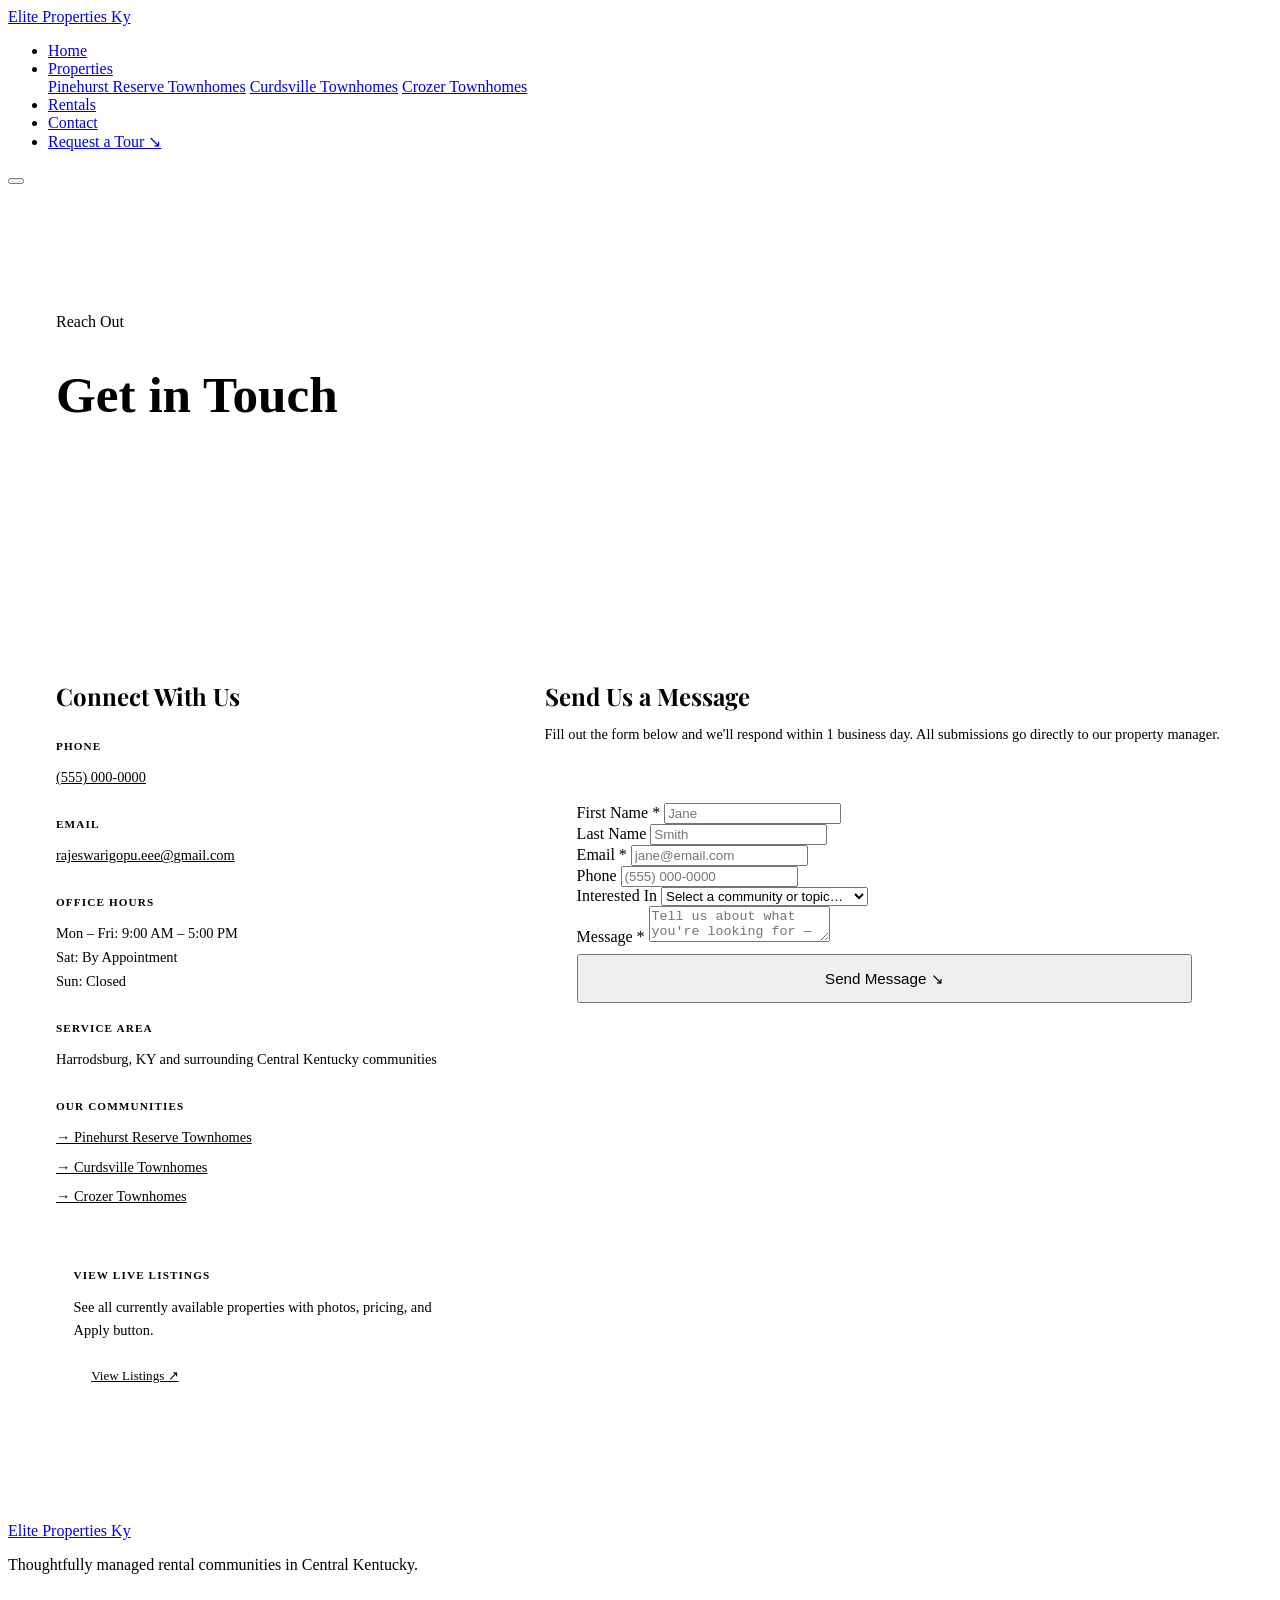
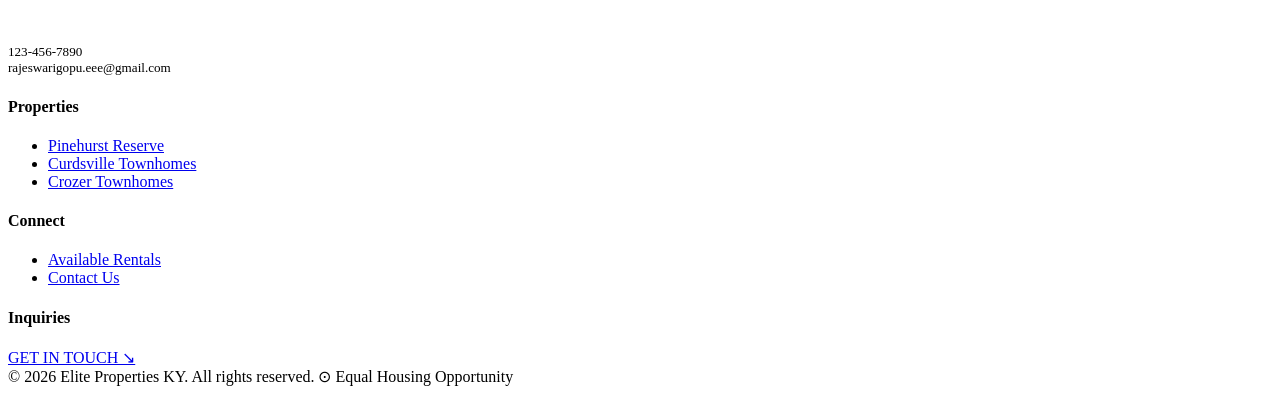
==== contact.html @ c48102cf "Add files via upload" ====
<!DOCTYPE html>
<html lang="en">
<head>
<meta charset="UTF-8"><meta name="viewport" content="width=device-width, initial-scale=1.0">
<title>Contact | Elite Properties Ky</title>
<link rel="preconnect" href="https://fonts.googleapis.com">
<link href="https://fonts.googleapis.com/css2?family=Playfair+Display:wght@700&family=Inter:wght@400;500;600;700&display=swap" rel="stylesheet">
<link rel="stylesheet" href="css/style.css">
<style>
.contact-hero { background: var(--forest); padding: 8rem 3rem 4.5rem; }
.contact-hero h1 { color: var(--white); font-size: clamp(2rem,4vw,3.2rem); margin-bottom: .5rem; }
.contact-hero p { color: rgba(255,255,255,.65); font-size: .95rem; max-width: 540px; line-height: 1.75; }
.contact-body { background: var(--cream); padding: 5rem 3rem; }
.contact-grid { display: grid; grid-template-columns: 1fr 1.6fr; gap: 4rem; align-items: start; }
.contact-info h2 { font-family:'Playfair Display',serif; font-size:1.5rem; color:var(--text); margin-bottom:1.75rem; }
.info-block { margin-bottom: 1.75rem; }
.info-block h4 { font-size:.7rem; font-weight:700; letter-spacing:.1em; text-transform:uppercase; color:var(--burgundy); margin-bottom:.4rem; }
.info-block p, .info-block a { font-size:.9rem; color:var(--muted); line-height:1.65; }
.info-block a:hover { color:var(--forest); }
.contact-form-wrap h2 { font-family:'Playfair Display',serif; font-size:1.5rem; color:var(--text); margin-bottom:.5rem; }
.contact-form-wrap > p { color:var(--muted); font-size:.9rem; margin-bottom:1.75rem; }
.form-card { background:var(--white); border-radius:10px; padding:2rem; border:1px solid var(--border); box-shadow:var(--shadow); }
.form-success { display:none; background:#e8f5e8; border:1px solid #b8d8b8; border-radius:6px; padding:1rem 1.25rem; color:#1a5c1a; font-size:.9rem; margin-top:1rem; }
.form-error { display:none; background:#f5e8e8; border:1px solid #d8b8b8; border-radius:6px; padding:1rem 1.25rem; color:#5c1a1a; font-size:.9rem; margin-top:1rem; }
@media(max-width:900px){.contact-hero,.contact-body{padding-left:1.5rem;padding-right:1.5rem;}.contact-grid{grid-template-columns:1fr;gap:2.5rem;}}
</style>
</head>
<body>
<nav>
  <a href="index.html" class="nav-logo">Elite Properties Ky</a>
  <ul class="nav-links">
    <li><a href="index.html">Home</a></li>
    <li class="nav-dropdown"><a href="#">Properties</a>
      <div class="dropdown-menu">
        <a href="pinehurst.html">Pinehurst Reserve Townhomes</a>
        <a href="curdsville.html">Curdsville Townhomes</a>
        <a href="crozer.html">Crozer Townhomes</a>
      </div>
    </li>
    <li><a href="rentals.html">Rentals</a></li>
    <li><a href="contact.html" class="active">Contact</a></li>
    <li><a href="contact.html" class="nav-cta">Request a Tour ↘</a></li>
  </ul>
  <button class="nav-toggle" aria-label="Menu"><span></span><span></span><span></span></button>
</nav>

<div class="contact-hero">
  <div class="wrap">
    <span class="section-label">Reach Out</span>
    <h1>Get in Touch</h1>
    <p>Connect with us to check availability and schedule a private tour. Our property manager will personally follow up within 1 business day.</p>
  </div>
</div>

<div class="contact-body">
  <div class="wrap">
    <div class="contact-grid">

      <!-- LEFT: INFO -->
      <div class="contact-info">
        <h2>Connect With Us</h2>
        <div class="info-block">
          <h4>Phone</h4>
          <p><a href="tel:5550000000">(555) 000-0000</a></p>
        </div>
        <div class="info-block">
          <h4>Email</h4>
          <p><a href="mailto:rajeswarigopu.eee@gmail.com">rajeswarigopu.eee@gmail.com</a></p>
        </div>
        <div class="info-block">
          <h4>Office Hours</h4>
          <p>Mon – Fri: 9:00 AM – 5:00 PM<br>Sat: By Appointment<br>Sun: Closed</p>
        </div>
        <div class="info-block">
          <h4>Service Area</h4>
          <p>Harrodsburg, KY and surrounding Central Kentucky communities</p>
        </div>
        <div class="info-block">
          <h4>Our Communities</h4>
          <p>
            <a href="pinehurst.html" style="display:block;color:var(--forest);font-weight:500;margin-bottom:.35rem;">→ Pinehurst Reserve Townhomes</a>
            <a href="curdsville.html" style="display:block;color:var(--forest);font-weight:500;margin-bottom:.35rem;">→ Curdsville Townhomes</a>
            <a href="crozer.html" style="display:block;color:var(--forest);font-weight:500;">→ Crozer Townhomes</a>
          </p>
        </div>
        <div class="info-block" style="background:var(--white);border-radius:8px;padding:1.1rem;border:1px solid var(--border);">
          <h4>View Live Listings</h4>
          <p style="margin-bottom:.75rem">See all currently available properties with photos, pricing, and Apply button.</p>
          <a href="https://propertymanage.biz/u36003/rentals/listings" target="_blank" class="btn btn-burgundy" style="font-size:.82rem;padding:.6rem 1.1rem;display:inline-flex;">View Listings ↗</a>
        </div>
      </div>

      <!-- RIGHT: FORM (Web3Forms → rajeswarigopu.eee@gmail.com) -->
      <div class="contact-form-wrap">
        <h2>Send Us a Message</h2>
        <p>Fill out the form below and we'll respond within 1 business day. All submissions go directly to our property manager.</p>

        <div class="form-card">
          <form id="contactForm" onsubmit="handleSubmit(event)">

            <!-- ✅ Web3Forms — emails rajeswarigopu.eee@gmail.com -->
            <input type="hidden" name="access_key" value="5d942abe-395e-4d1a-a95b-030efd0edc16">
            <input type="hidden" name="subject" value="New Inquiry — Elite Properties KY">
            <input type="hidden" name="from_name" value="Elite Properties Website">
            <input type="hidden" name="redirect" value="false">
            <!-- Honeypot spam protection -->
            <input type="checkbox" name="botcheck" style="display:none">

            <div class="form-row">
              <div class="form-group">
                <label for="firstName">First Name *</label>
                <input type="text" id="firstName" name="firstName" required placeholder="Jane">
              </div>
              <div class="form-group">
                <label for="lastName">Last Name</label>
                <input type="text" id="lastName" name="lastName" placeholder="Smith">
              </div>
            </div>
            <div class="form-row">
              <div class="form-group">
                <label for="email">Email *</label>
                <input type="email" id="email" name="email" required placeholder="jane@email.com">
              </div>
              <div class="form-group">
                <label for="phone">Phone</label>
                <input type="tel" id="phone" name="phone" placeholder="(555) 000-0000">
              </div>
            </div>
            <div class="form-row">
              <div class="form-group full">
                <label for="interest">Interested In</label>
                <select id="interest" name="interest">
                  <option value="">Select a community or topic…</option>
                  <option value="Pinehurst Reserve">Pinehurst Reserve Townhomes</option>
                  <option value="Curdsville Townhomes">Curdsville Townhomes</option>
                  <option value="Crozer Townhomes">Crozer Townhomes</option>
                  <option value="General Inquiry">General Inquiry</option>
                  <option value="Request a Tour">Request a Tour</option>
                  <option value="Check Availability">Check Availability</option>
                </select>
              </div>
            </div>
            <div class="form-row">
              <div class="form-group full">
                <label for="message">Message *</label>
                <textarea id="message" name="message" required placeholder="Tell us about what you're looking for — move-in timeline, number of bedrooms, any questions…"></textarea>
              </div>
            </div>

            <button type="submit" id="submitBtn"
              class="btn btn-burgundy"
              style="width:100%;justify-content:center;padding:.85rem;margin-top:.5rem;font-size:.95rem;">
              Send Message ↘
            </button>
          </form>

          <div class="form-success" id="formSuccess">
            ✓ Thank you! Your message has been sent. We'll be in touch within 1 business day.
          </div>
          <div class="form-error" id="formError">
            ⚠ Something went wrong. Please try again or email us at
            <a href="mailto:rajeswarigopu.eee@gmail.com">rajeswarigopu.eee@gmail.com</a>
          </div>
        </div>
      </div>

    </div>
  </div>
</div>

<footer>
  <div class="footer-grid">
    <div class="footer-brand">
      <a href="index.html" class="footer-logo">Elite Properties Ky</a>
      <p>Thoughtfully managed rental communities in Central Kentucky.</p>
      <br>
      <p style="font-size:.72rem;color:rgba(255,255,255,.32);font-weight:700;letter-spacing:.1em;text-transform:uppercase;margin-bottom:.4rem">HEAD OFFICE</p>
      <p style="font-size:.82rem">123-456-7890<br>rajeswarigopu.eee@gmail.com</p>
    </div>
    <div class="footer-col"><h4>Properties</h4><ul>
      <li><a href="pinehurst.html">Pinehurst Reserve</a></li>
      <li><a href="curdsville.html">Curdsville Townhomes</a></li>
      <li><a href="crozer.html">Crozer Townhomes</a></li>
    </ul></div>
    <div class="footer-col"><h4>Connect</h4><ul>
      <li><a href="rentals.html">Available Rentals</a></li>
      <li><a href="contact.html">Contact Us</a></li>
    </ul></div>
    <div class="footer-col"><h4>Inquiries</h4>
      <a href="contact.html" class="footer-cta-btn">GET IN TOUCH ↘</a>
    </div>
  </div>
  <div class="footer-bottom">
    <span>© 2026 Elite Properties KY. All rights reserved.</span>
    <span>⊙ Equal Housing Opportunity</span>
  </div>
</footer>

<script src="js/main.js"></script>
<script>
async function handleSubmit(e) {
  e.preventDefault();
  const form    = e.target;
  const btn     = document.getElementById('submitBtn');
  const success = document.getElementById('formSuccess');
  const error   = document.getElementById('formError');

  // Reset states
  success.style.display = 'none';
  error.style.display   = 'none';
  btn.disabled          = true;
  btn.textContent       = 'Sending…';

  try {
    const formData = new FormData(form);
    const res = await fetch('https://api.web3forms.com/submit', {
      method:  'POST',
      headers: { 'Accept': 'application/json' },
      body:    formData
    });

    const data = await res.json();

    if (data.success) {
      form.style.display    = 'none';
      success.style.display = 'block';
    } else {
      throw new Error(data.message || 'Submission failed');
    }
  } catch (err) {
    console.error('Form error:', err);
    error.style.display = 'block';
    btn.disabled        = false;
    btn.textContent     = 'Send Message ↘';
  }
}
</script>
</body>
</html>
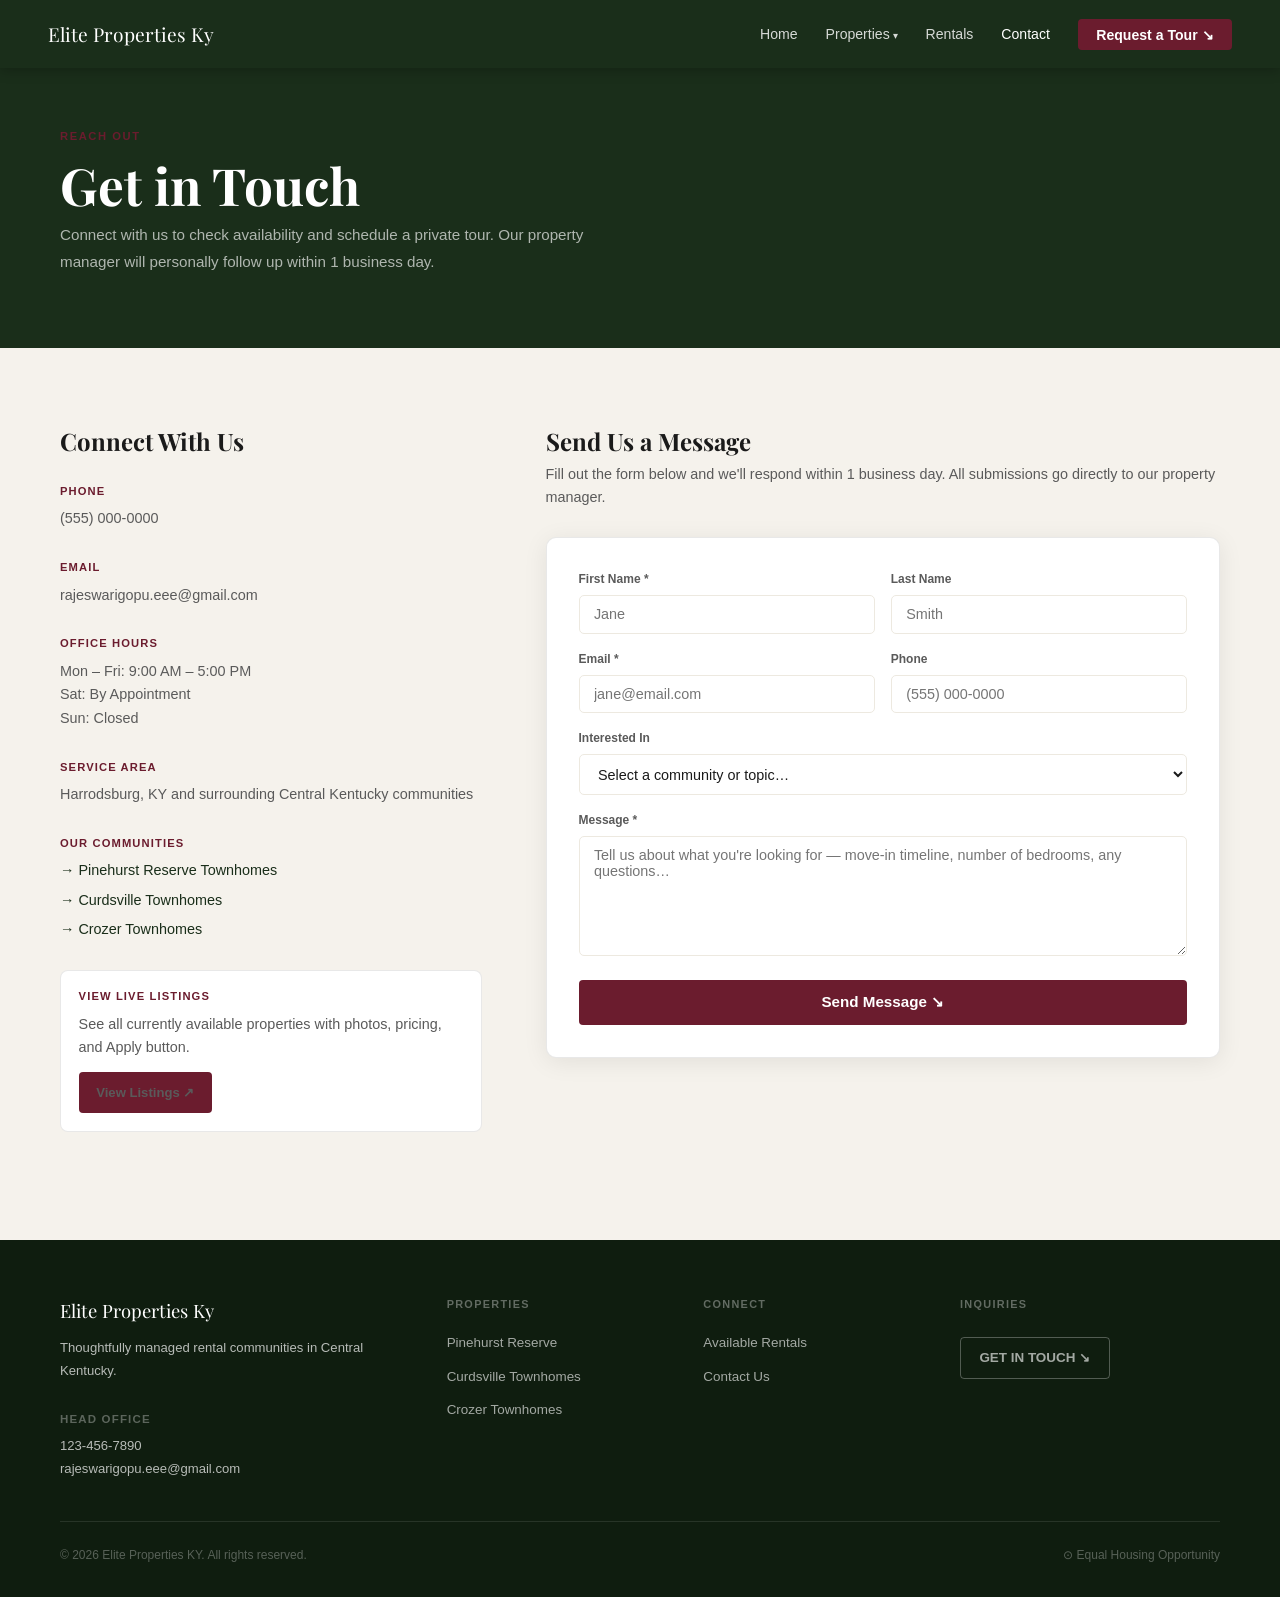
==== commit 905493e3: "Add files via upload" ====
--- a/contact.html
+++ b/contact.html
@@ -5,7 +5,7 @@
 <title>Contact | Elite Properties Ky</title>
 <link rel="preconnect" href="https://fonts.googleapis.com">
 <link href="https://fonts.googleapis.com/css2?family=Playfair+Display:wght@700&family=Inter:wght@400;500;600;700&display=swap" rel="stylesheet">
-<link rel="stylesheet" href="css/style.css">
+<link rel="stylesheet" href="style.css">
 <style>
 .contact-hero { background: var(--forest); padding: 8rem 3rem 4.5rem; }
 .contact-hero h1 { color: var(--white); font-size: clamp(2rem,4vw,3.2rem); margin-bottom: .5rem; }
@@ -196,7 +196,7 @@
   </div>
 </footer>
 
-<script src="js/main.js"></script>
+<script src="main.js"></script>
 <script>
 async function handleSubmit(e) {
   e.preventDefault();
--- a/style.css
+++ b/style.css
@@ -0,0 +1,236 @@
+/* ═══════════════════════════════════════
+   ELITE PROPERTIES KY — Global Styles
+═══════════════════════════════════════ */
+*, *::before, *::after { box-sizing: border-box; margin: 0; padding: 0; }
+:root {
+  --forest:      #1a2e1a;
+  --forest-dark: #0f1d0f;
+  --forest-mid:  #243824;
+  --burgundy:    #6b1c2e;
+  --burg-dark:   #4d1220;
+  --cream:       #f5f2ec;
+  --cream-dark:  #ede9e0;
+  --text:        #1a1a1a;
+  --muted:       #5a5a5a;
+  --white:       #ffffff;
+  --border:      rgba(0,0,0,0.09);
+  --shadow:      0 4px 24px rgba(0,0,0,0.08);
+}
+html { scroll-behavior: smooth; }
+body { font-family: 'Inter', sans-serif; color: var(--text); background: var(--white); line-height: 1.6; }
+img { max-width: 100%; display: block; }
+a { text-decoration: none; }
+h1,h2,h3 { font-family: 'Playfair Display', serif; line-height: 1.15; }
+
+/* NAV */
+nav {
+  position: fixed; top: 0; left: 0; right: 0; z-index: 999;
+  background: var(--forest);
+  display: flex; align-items: center; justify-content: space-between;
+  padding: 0 3rem; height: 68px;
+  box-shadow: 0 2px 12px rgba(0,0,0,0.25);
+}
+.nav-logo { font-family: 'Playfair Display',serif; color: var(--white); font-size: 1.2rem; white-space: nowrap; }
+.nav-links { display: flex; align-items: center; gap: 1.75rem; list-style: none; }
+.nav-links a { color: rgba(255,255,255,0.82); font-size: 0.88rem; font-weight: 500; transition: color 0.2s; }
+.nav-links a:hover, .nav-links a.active { color: var(--white); }
+.nav-dropdown { position: relative; }
+.nav-dropdown > a::after { content: " ▾"; font-size: 0.65rem; }
+.dropdown-menu { display: none; position: absolute; top: 100%; left: 0; background: var(--forest-dark); min-width: 250px; border-top: 2px solid var(--burgundy); box-shadow: 0 8px 28px rgba(0,0,0,0.25); padding: 0.4rem 0; }
+.nav-dropdown:hover .dropdown-menu { display: block; }
+.dropdown-menu a { display: block; padding: 0.65rem 1.25rem; color: rgba(255,255,255,0.78); font-size: 0.85rem; }
+.dropdown-menu a:hover { background: rgba(255,255,255,0.07); color: var(--white); }
+.nav-cta { background: var(--burgundy) !important; color: var(--white) !important; padding: 0.48rem 1.15rem; border-radius: 4px; font-weight: 600 !important; transition: background 0.2s !important; }
+.nav-cta:hover { background: var(--burg-dark) !important; }
+.nav-toggle { display: none; background: none; border: none; cursor: pointer; padding: 0.5rem; flex-direction: column; gap: 5px; }
+.nav-toggle span { display: block; width: 22px; height: 2px; background: var(--white); border-radius: 2px; }
+
+/* BUTTONS */
+.btn { display: inline-flex; align-items: center; gap: 0.45rem; font-family: 'Inter',sans-serif; font-weight: 600; font-size: 0.88rem; padding: 0.72rem 1.5rem; border-radius: 4px; border: none; cursor: pointer; transition: all 0.2s; }
+.btn-white { background: var(--white); color: var(--forest-dark); }
+.btn-white:hover { background: var(--cream); transform: translateY(-1px); }
+.btn-outline-white { background: transparent; color: var(--white); border: 1.5px solid rgba(255,255,255,0.45); }
+.btn-outline-white:hover { border-color: var(--white); background: rgba(255,255,255,0.08); }
+.btn-burgundy { background: var(--burgundy); color: var(--white); }
+.btn-burgundy:hover { background: var(--burg-dark); transform: translateY(-1px); }
+.btn-forest { background: var(--forest); color: var(--white); }
+.btn-forest:hover { background: var(--forest-mid); }
+.btn-outline-forest { background: transparent; color: var(--forest); border: 1.5px solid var(--forest); }
+.btn-outline-forest:hover { background: var(--forest); color: var(--white); }
+
+/* LAYOUT */
+.wrap { max-width: 1160px; margin: 0 auto; }
+.section { padding: 5rem 3rem; }
+.section-label { font-size: 0.7rem; font-weight: 700; letter-spacing: 0.14em; text-transform: uppercase; color: var(--burgundy); display: block; margin-bottom: 0.6rem; }
+.section-title { font-size: clamp(1.8rem,3.5vw,2.6rem); color: var(--text); margin-bottom: 0.75rem; }
+.section-sub { color: var(--muted); font-size: 0.94rem; max-width: 520px; margin-bottom: 2.5rem; line-height: 1.75; }
+
+/* HERO */
+.hero { position: relative; min-height: 100vh; display: flex; align-items: center; overflow: hidden; background: var(--forest-dark); }
+.hero-video { position: absolute; inset: 0; width: 100%; height: 100%; object-fit: cover; opacity: 0.32; }
+.hero-overlay { position: absolute; inset: 0; background: linear-gradient(135deg,rgba(8,18,8,0.65) 0%,rgba(45,12,22,0.45) 100%); }
+.hero-content { position: relative; z-index: 2; max-width: 700px; padding: 0 3rem; margin-top: 68px; }
+.hero-eyebrow { font-size: 0.7rem; font-weight: 700; letter-spacing: 0.14em; text-transform: uppercase; color: rgba(255,255,255,0.5); display: block; margin-bottom: 1rem; }
+.hero h1 { font-size: clamp(2.5rem,5.5vw,4.2rem); color: var(--white); line-height: 1.08; margin-bottom: 1.1rem; }
+.hero-sub { font-size: 1rem; color: rgba(255,255,255,0.72); max-width: 480px; line-height: 1.78; margin-bottom: 2rem; }
+.hero-actions { display: flex; gap: 1rem; flex-wrap: wrap; }
+.hero-short { min-height: 58vh; }
+
+/* PROPERTY CARDS */
+.prop-grid { display: grid; grid-template-columns: repeat(auto-fill,minmax(300px,1fr)); gap: 1.5rem; }
+.prop-card { background: var(--white); border-radius: 8px; border: 1px solid var(--border); overflow: hidden; transition: transform 0.2s,box-shadow 0.2s; }
+.prop-card:hover { transform: translateY(-4px); box-shadow: 0 12px 36px rgba(0,0,0,0.1); }
+.prop-img { width: 100%; height: 215px; object-fit: cover; display: block; }
+.prop-img-ph { width: 100%; height: 215px; background: linear-gradient(135deg,#c8d5c8,#a0b8a0); display: flex; align-items: center; justify-content: center; }
+.prop-body { padding: 1.25rem; }
+.prop-badge { display: inline-block; font-size: 0.67rem; font-weight: 700; letter-spacing: 0.08em; text-transform: uppercase; padding: 3px 10px; border-radius: 20px; margin-bottom: 0.6rem; }
+.prop-badge.avail { background: #e8f0e8; color: #1a6b1a; }
+.prop-badge.soon { background: #f5e8eb; color: var(--burgundy); }
+.prop-name { font-family: 'Playfair Display',serif; font-size: 1.08rem; color: var(--text); margin-bottom: 0.3rem; line-height: 1.3; }
+.prop-addr { font-size: 0.79rem; color: var(--muted); margin-bottom: 0.8rem; }
+.prop-stats { display: flex; gap: 1rem; font-size: 0.79rem; color: var(--muted); border-top: 1px solid var(--cream-dark); padding-top: 0.75rem; margin-bottom: 0.8rem; flex-wrap: wrap; }
+.prop-price { font-size: 1.15rem; font-weight: 700; color: var(--forest); margin-bottom: 0.8rem; }
+.prop-price small { font-size: 0.77rem; font-weight: 400; color: var(--muted); }
+.prop-actions { display: flex; gap: 0.75rem; flex-wrap: wrap; }
+.prop-link { font-size: 0.81rem; font-weight: 600; color: var(--burgundy); border-bottom: 1.5px solid transparent; transition: border-color 0.2s; }
+.prop-link:hover { border-color: var(--burgundy); }
+.prop-apply { font-size: 0.81rem; font-weight: 600; color: var(--forest); border-bottom: 1.5px solid transparent; transition: border-color 0.2s; }
+.prop-apply:hover { border-color: var(--forest); }
+.prop-tour { font-size: 0.81rem; font-weight: 600; color: #7c5c2e; border-bottom: 1.5px solid transparent; transition: border-color 0.2s; }
+.prop-tour:hover { border-color: #7c5c2e; }
+
+/* States */
+.state-center { grid-column: 1/-1; text-align: center; padding: 4rem 1rem; color: var(--muted); }
+.spinner { width: 34px; height: 34px; border: 3px solid var(--cream-dark); border-top-color: var(--forest); border-radius: 50%; animation: spin 0.75s linear infinite; margin: 0 auto 1rem; }
+@keyframes spin { to { transform: rotate(360deg); } }
+
+/* FILTER BAR */
+.filter-bar { background: var(--white); border: 1.5px solid var(--cream-dark); border-radius: 8px; padding: 1.2rem 1.4rem; margin-bottom: 1.5rem; display: flex; flex-wrap: wrap; gap: 0.85rem; align-items: flex-end; }
+.fg { display: flex; flex-direction: column; gap: 0.3rem; flex: 1; min-width: 130px; }
+.fg label { font-size: 0.69rem; font-weight: 700; letter-spacing: 0.08em; text-transform: uppercase; color: var(--muted); }
+.fg select, .fg input { padding: 0.55rem 0.8rem; border: 1.5px solid var(--cream-dark); border-radius: 5px; font-size: 0.86rem; font-family: 'Inter',sans-serif; color: var(--text); background: var(--white); appearance: none; background-image: url("data:image/svg+xml,%3Csvg xmlns='http://www.w3.org/2000/svg' width='10' height='6'%3E%3Cpath d='M1 1l4 4 4-4' stroke='%235a5a5a' stroke-width='1.5' fill='none'/%3E%3C/svg%3E"); background-repeat: no-repeat; background-position: right 0.7rem center; transition: border-color 0.2s; }
+.fg input { background-image: none; }
+.fg select:focus, .fg input:focus { outline: none; border-color: var(--forest); }
+.filter-actions { display: flex; gap: 0.5rem; align-items: flex-end; }
+.btn-search { padding: 0.57rem 1.2rem; background: var(--forest); color: var(--white); border: none; border-radius: 5px; font-family: 'Inter',sans-serif; font-size: 0.85rem; font-weight: 600; cursor: pointer; transition: background 0.2s; }
+.btn-search:hover { background: var(--forest-mid); }
+.btn-clear { padding: 0.57rem 0.9rem; background: transparent; color: var(--muted); border: 1.5px solid var(--cream-dark); border-radius: 5px; font-family: 'Inter',sans-serif; font-size: 0.84rem; cursor: pointer; transition: all 0.2s; }
+.btn-clear:hover { border-color: var(--burgundy); color: var(--burgundy); }
+#propsCount { font-size: 0.83rem; color: var(--muted); margin-bottom: 1rem; }
+#propsCount strong { color: var(--forest); }
+
+/* COMMUNITY CARDS */
+.community-grid { display: grid; grid-template-columns: repeat(3,1fr); gap: 1.5rem; }
+.comm-card { position: relative; border-radius: 8px; overflow: hidden; min-height: 300px; display: flex; align-items: flex-end; transition: transform 0.25s; }
+.comm-card:hover { transform: translateY(-4px); }
+.comm-card img { position: absolute; inset: 0; width: 100%; height: 100%; object-fit: cover; }
+.comm-card-overlay { position: absolute; inset: 0; background: linear-gradient(to top,rgba(8,18,8,0.9) 0%,rgba(8,18,8,0.1) 65%,transparent 100%); }
+.comm-card-info { position: relative; z-index: 2; padding: 1.5rem 1.25rem; color: var(--white); }
+.comm-card-info h3 { font-family: 'Playfair Display',serif; font-size: 1.2rem; margin-bottom: 0.25rem; }
+.comm-card-info p { font-size: 0.78rem; color: rgba(255,255,255,0.68); margin-bottom: 0.75rem; }
+.comm-card-info span { font-size: 0.77rem; font-weight: 600; color: var(--white); border-bottom: 1.5px solid rgba(255,255,255,0.4); padding-bottom: 1px; }
+
+/* PHOTO GALLERY */
+.photo-gallery { display: grid; grid-template-columns: 2fr 1fr 1fr; grid-template-rows: 220px 220px; gap: 6px; border-radius: 8px; overflow: hidden; }
+.photo-gallery img { width: 100%; height: 100%; object-fit: cover; }
+.photo-gallery img:first-child { grid-row: 1/3; }
+
+/* MATTERPORT 3D TOUR */
+.tour-section { background: var(--forest-dark); padding: 4rem 3rem; }
+.tour-section .section-label { color: rgba(255,255,255,0.38); }
+.tour-section .section-title { color: var(--white); }
+.tour-section .section-sub { color: rgba(255,255,255,0.6); }
+.tour-frame { border-radius: 10px; overflow: hidden; box-shadow: 0 8px 40px rgba(0,0,0,0.4); }
+.tour-frame iframe { width: 100%; height: 500px; border: none; display: block; }
+
+/* LIFESTYLE SPLIT */
+.lifestyle { background: var(--burg-dark); overflow: hidden; }
+.lifestyle-inner { max-width: 1160px; margin: 0 auto; display: grid; grid-template-columns: 1fr 1fr; min-height: 500px; }
+.lifestyle-img { background: url('https://static.wixstatic.com/media/23b958_ae3217a0ced340349d65001fec90b6ee~mv2.jpg/v1/fit/w_960,h_640,q_90,enc_avif,quality_auto/23b958_ae3217a0ced340349d65001fec90b6ee~mv2.jpg') center/cover no-repeat; min-height: 380px; }
+.lifestyle-text { padding: 4rem 3.5rem; display: flex; flex-direction: column; justify-content: center; }
+.lifestyle-text .section-label { color: rgba(255,255,255,0.38); }
+.lifestyle-text h2 { font-family: 'Playfair Display',serif; font-size: clamp(1.75rem,2.5vw,2.3rem); color: var(--white); margin-bottom: 1.25rem; }
+.lifestyle-text p { color: rgba(255,255,255,0.72); font-size: 0.94rem; line-height: 1.82; margin-bottom: 0.85rem; }
+
+/* COMMUNITY ROWS */
+.comm-rows { background: var(--white); }
+.comm-row { max-width: 1160px; margin: 0 auto; display: grid; grid-template-columns: 1fr 1fr; align-items: start; gap: 4rem; padding: 4.5rem 3rem; border-bottom: 1px solid var(--cream-dark); }
+.comm-row.flip { direction: rtl; }
+.comm-row.flip > * { direction: ltr; }
+.comm-row-img { width: 100%; height: 320px; object-fit: cover; border-radius: 8px; }
+.comm-row-text h2 { font-family: 'Playfair Display',serif; font-size: clamp(1.6rem,2.5vw,2.2rem); color: var(--text); margin-bottom: 1rem; }
+.comm-row-text p { color: var(--muted); font-size: 0.92rem; line-height: 1.82; margin-bottom: 1.5rem; }
+.feature-grid { display: grid; grid-template-columns: repeat(3,1fr); gap: 1.25rem; margin-top: 2rem; }
+.feature-item img { width: 100%; height: 145px; object-fit: cover; border-radius: 6px; margin-bottom: 0.75rem; }
+.feature-item h4 { font-size: 0.92rem; font-weight: 600; color: var(--text); margin-bottom: 0.3rem; font-family: 'Inter',sans-serif; }
+.feature-item p { font-size: 0.8rem; color: var(--muted); }
+
+/* WHY KY */
+.why-section { background: var(--forest); }
+.why-section .section-title { color: var(--white); }
+.why-section .section-sub { color: rgba(255,255,255,0.6); }
+.why-grid { display: grid; grid-template-columns: repeat(4,1fr); gap: 2rem; }
+.why-icon { width: 58px; height: 58px; border-radius: 50%; background: rgba(255,255,255,0.09); display: flex; align-items: center; justify-content: center; font-size: 1.5rem; margin: 0 auto 1rem; }
+.why-item { text-align: center; }
+.why-item h3 { font-size: 0.97rem; font-weight: 600; color: var(--white); margin-bottom: 0.45rem; font-family: 'Inter',sans-serif; }
+.why-item p { font-size: 0.82rem; color: rgba(255,255,255,0.56); line-height: 1.65; }
+
+/* CTA BAND */
+.cta-band { background: var(--cream); text-align: center; padding: 5.5rem 3rem; }
+.cta-band h2 { font-family: 'Playfair Display',serif; font-size: clamp(1.5rem,3vw,2.3rem); color: var(--text); margin-bottom: 0.75rem; }
+.cta-band p { color: var(--muted); font-size: 0.94rem; max-width: 480px; margin: 0 auto 2rem; }
+
+/* FORM */
+.form-row { display: grid; grid-template-columns: 1fr 1fr; gap: 1rem; margin-bottom: 1rem; }
+.form-group { display: flex; flex-direction: column; gap: 0.35rem; }
+.form-group.full { grid-column: 1/-1; }
+.form-group label { font-size: 0.75rem; font-weight: 600; color: var(--muted); }
+.form-group input, .form-group select, .form-group textarea { padding: 0.65rem 0.9rem; border: 1.5px solid var(--cream-dark); border-radius: 5px; font-size: 0.9rem; font-family: 'Inter',sans-serif; color: var(--text); background: var(--white); transition: border-color 0.2s; width: 100%; }
+.form-group input:focus, .form-group select:focus, .form-group textarea:focus { outline: none; border-color: var(--forest); }
+.form-group textarea { resize: vertical; min-height: 120px; }
+.form-success { display: none; background: #e8f5e8; border: 1px solid #b8d8b8; border-radius: 6px; padding: 1rem 1.25rem; color: #1a5c1a; font-size: 0.9rem; margin-top: 1rem; }
+
+/* FOOTER */
+footer { background: var(--forest-dark); color: rgba(255,255,255,0.7); padding: 3.5rem 3rem 2rem; }
+.footer-grid { display: grid; grid-template-columns: 1.6fr 1fr 1fr 1.2fr; gap: 2.5rem; max-width: 1160px; margin: 0 auto 2.5rem; }
+.footer-logo { font-family: 'Playfair Display',serif; color: var(--white); font-size: 1.15rem; display: block; margin-bottom: 0.75rem; }
+.footer-brand p { font-size: 0.82rem; line-height: 1.75; }
+.footer-col h4 { font-size: 0.68rem; font-weight: 700; letter-spacing: 0.12em; text-transform: uppercase; color: rgba(255,255,255,0.35); margin-bottom: 1rem; }
+.footer-col ul { list-style: none; }
+.footer-col li { margin-bottom: 0.5rem; }
+.footer-col a { color: rgba(255,255,255,0.62); font-size: 0.84rem; transition: color 0.2s; }
+.footer-col a:hover { color: var(--white); }
+.footer-cta-btn { display: inline-flex; align-items: center; gap: 0.4rem; border: 1.5px solid rgba(255,255,255,0.28); color: var(--white); padding: 0.58rem 1.15rem; border-radius: 4px; font-size: 0.82rem; font-weight: 600; transition: all 0.2s; margin-top: 0.5rem; }
+.footer-cta-btn:hover { border-color: var(--white); background: rgba(255,255,255,0.07); }
+.footer-bottom { max-width: 1160px; margin: 0 auto; border-top: 1px solid rgba(255,255,255,0.1); padding-top: 1.5rem; font-size: 0.75rem; color: rgba(255,255,255,0.3); display: flex; justify-content: space-between; flex-wrap: wrap; gap: 0.5rem; }
+
+/* RESPONSIVE */
+@media(max-width:960px) {
+  nav { padding: 0 1.5rem; }
+  .nav-links { display: none; position: absolute; top: 68px; left: 0; right: 0; background: var(--forest-dark); flex-direction: column; padding: 1rem 1.5rem 1.5rem; gap: 0.5rem; }
+  .nav-links.open { display: flex; }
+  .nav-toggle { display: flex; }
+  .dropdown-menu { position: static; box-shadow: none; border-top: none; background: transparent; padding-left: 1rem; }
+  .nav-dropdown:hover .dropdown-menu { display: none; }
+  .nav-dropdown.open .dropdown-menu { display: block; }
+  .section { padding: 3.5rem 1.5rem; }
+  .hero-content { padding: 0 1.5rem; }
+  .community-grid { grid-template-columns: 1fr; }
+  .lifestyle-inner { grid-template-columns: 1fr; }
+  .lifestyle-text { padding: 3rem 1.5rem; }
+  .comm-row { grid-template-columns: 1fr; gap: 1.75rem; padding: 3rem 1.5rem; }
+  .comm-row.flip { direction: ltr; }
+  .why-grid { grid-template-columns: repeat(2,1fr); }
+  .footer-grid { grid-template-columns: 1fr 1fr; }
+  .photo-gallery { grid-template-columns: 1fr 1fr; grid-template-rows: auto; }
+  .photo-gallery img:first-child { grid-row: auto; }
+  .feature-grid { grid-template-columns: 1fr 1fr; }
+  .tour-frame iframe { height: 320px; }
+  .form-row { grid-template-columns: 1fr; }
+}
+@media(max-width:560px) {
+  .why-grid { grid-template-columns: 1fr; }
+  .footer-grid { grid-template-columns: 1fr; }
+  .feature-grid { grid-template-columns: 1fr; }
+  .hero h1 { font-size: 2.2rem; }
+}
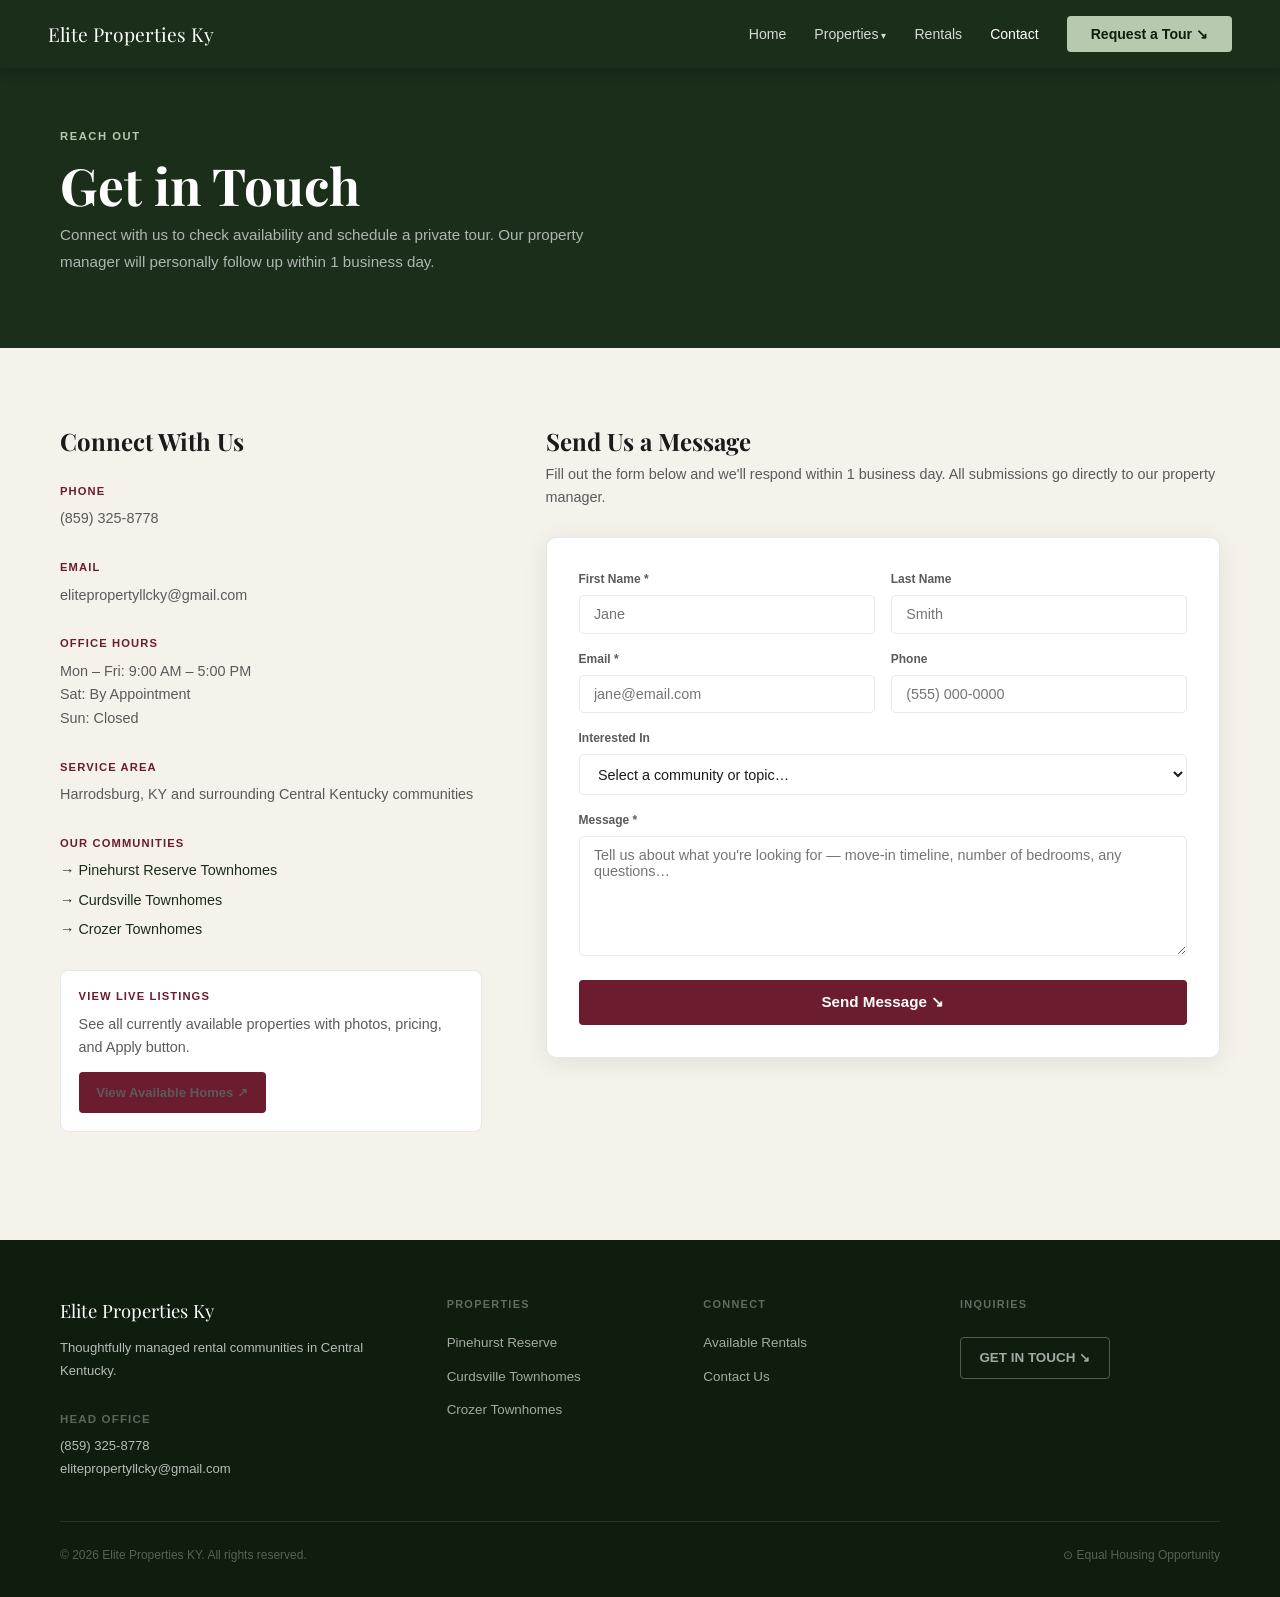
==== commit 77dc4578: "Add files via upload" ====
--- a/contact.html
+++ b/contact.html
@@ -46,7 +46,7 @@
 
 <div class="contact-hero">
   <div class="wrap">
-    <span class="section-label">Reach Out</span>
+    <span class="section-label section-label-accent">Reach Out</span>
     <h1>Get in Touch</h1>
     <p>Connect with us to check availability and schedule a private tour. Our property manager will personally follow up within 1 business day.</p>
   </div>
@@ -61,11 +61,11 @@
         <h2>Connect With Us</h2>
         <div class="info-block">
           <h4>Phone</h4>
-          <p><a href="tel:5550000000">(555) 000-0000</a></p>
+          <p><a href="tel:8593258778">(859) 325-8778</a></p>
         </div>
         <div class="info-block">
           <h4>Email</h4>
-          <p><a href="mailto:rajeswarigopu.eee@gmail.com">rajeswarigopu.eee@gmail.com</a></p>
+          <p><a href="mailto:elitepropertyllcky@gmail.com">elitepropertyllcky@gmail.com</a></p>
         </div>
         <div class="info-block">
           <h4>Office Hours</h4>
@@ -86,11 +86,11 @@
         <div class="info-block" style="background:var(--white);border-radius:8px;padding:1.1rem;border:1px solid var(--border);">
           <h4>View Live Listings</h4>
           <p style="margin-bottom:.75rem">See all currently available properties with photos, pricing, and Apply button.</p>
-          <a href="https://propertymanage.biz/u36003/rentals/listings" target="_blank" class="btn btn-burgundy" style="font-size:.82rem;padding:.6rem 1.1rem;display:inline-flex;">View Listings ↗</a>
+          <a href="https://propertymanage.biz/u36003/rentals/listings" target="_blank" class="btn btn-burgundy" style="font-size:.82rem;padding:.6rem 1.1rem;display:inline-flex;">View Available Homes ↗</a>
         </div>
       </div>
 
-      <!-- RIGHT: FORM (Web3Forms → rajeswarigopu.eee@gmail.com) -->
+      <!-- RIGHT: FORM (Web3Forms → elitepropertyllcky@gmail.com + Johnlyons1035@gmail.com) -->
       <div class="contact-form-wrap">
         <h2>Send Us a Message</h2>
         <p>Fill out the form below and we'll respond within 1 business day. All submissions go directly to our property manager.</p>
@@ -98,11 +98,14 @@
         <div class="form-card">
           <form id="contactForm" onsubmit="handleSubmit(event)">
 
-            <!-- ✅ Web3Forms — emails rajeswarigopu.eee@gmail.com -->
+            <!-- ✅ Web3Forms — emails elitepropertyllcky@gmail.com + Johnlyons1035@gmail.com -->
             <input type="hidden" name="access_key" value="5d942abe-395e-4d1a-a95b-030efd0edc16">
             <input type="hidden" name="subject" value="New Inquiry — Elite Properties KY">
+            <input type="hidden" name="to" value="elitepropertyllcky@gmail.com">
             <input type="hidden" name="from_name" value="Elite Properties Website">
             <input type="hidden" name="redirect" value="false">
+            <input type="hidden" name="cc" value="Johnlyons1035@gmail.com">
+            <input type="hidden" name="replyto" value="elitepropertyllcky@gmail.com">
             <!-- Honeypot spam protection -->
             <input type="checkbox" name="botcheck" style="display:none">
 
@@ -159,7 +162,7 @@
           </div>
           <div class="form-error" id="formError">
             ⚠ Something went wrong. Please try again or email us at
-            <a href="mailto:rajeswarigopu.eee@gmail.com">rajeswarigopu.eee@gmail.com</a>
+            <a href="mailto:elitepropertyllcky@gmail.com">elitepropertyllcky@gmail.com</a>
           </div>
         </div>
       </div>
@@ -175,7 +178,7 @@
       <p>Thoughtfully managed rental communities in Central Kentucky.</p>
       <br>
       <p style="font-size:.72rem;color:rgba(255,255,255,.32);font-weight:700;letter-spacing:.1em;text-transform:uppercase;margin-bottom:.4rem">HEAD OFFICE</p>
-      <p style="font-size:.82rem">123-456-7890<br>rajeswarigopu.eee@gmail.com</p>
+      <p style="font-size:.82rem">(859) 325-8778<br>elitepropertyllcky@gmail.com</p>
     </div>
     <div class="footer-col"><h4>Properties</h4><ul>
       <li><a href="pinehurst.html">Pinehurst Reserve</a></li>
--- a/style.css
+++ b/style.css
@@ -15,6 +15,7 @@
   --white:       #ffffff;
   --border:      rgba(0,0,0,0.09);
   --shadow:      0 4px 24px rgba(0,0,0,0.08);
+  --accent:      #B7C9AF; /* sage — higher-contrast caption/CTA color on dark forest backgrounds */
 }
 html { scroll-behavior: smooth; }
 body { font-family: 'Inter', sans-serif; color: var(--text); background: var(--white); line-height: 1.6; }
@@ -40,8 +41,13 @@
 .nav-dropdown:hover .dropdown-menu { display: block; }
 .dropdown-menu a { display: block; padding: 0.65rem 1.25rem; color: rgba(255,255,255,0.78); font-size: 0.85rem; }
 .dropdown-menu a:hover { background: rgba(255,255,255,0.07); color: var(--white); }
-.nav-cta { background: var(--burgundy) !important; color: var(--white) !important; padding: 0.48rem 1.15rem; border-radius: 4px; font-weight: 600 !important; transition: background 0.2s !important; }
-.nav-cta:hover { background: var(--burg-dark) !important; }
+.nav-cta { background: var(--accent) !important; color: var(--forest-dark) !important; padding: 0.62rem 1.5rem; border-radius: 4px; font-weight: 700 !important; font-size: 0.92rem; transition: transform 0.2s, box-shadow 0.2s !important; animation: navCtaBreathe 2.6s ease-in-out infinite; }
+.nav-cta:hover { background: var(--accent) !important; transform: scale(1.05); animation-play-state: paused; }
+@keyframes navCtaBreathe {
+  0%, 100% { box-shadow: 0 0 0 0 rgba(183,201,175,0.55); transform: scale(1); }
+  50% { box-shadow: 0 0 0 8px rgba(183,201,175,0); transform: scale(1.045); }
+}
+@media (prefers-reduced-motion: reduce) { .nav-cta { animation: none; } }
 .nav-toggle { display: none; background: none; border: none; cursor: pointer; padding: 0.5rem; flex-direction: column; gap: 5px; }
 .nav-toggle span { display: block; width: 22px; height: 2px; background: var(--white); border-radius: 2px; }
 
@@ -62,14 +68,20 @@
 .wrap { max-width: 1160px; margin: 0 auto; }
 .section { padding: 5rem 3rem; }
 .section-label { font-size: 0.7rem; font-weight: 700; letter-spacing: 0.14em; text-transform: uppercase; color: var(--burgundy); display: block; margin-bottom: 0.6rem; }
+/* Higher-contrast variant for section labels sitting on dark forest backgrounds (contact hero, rentals hero) */
+.section-label-accent { color: var(--accent); }
 .section-title { font-size: clamp(1.8rem,3.5vw,2.6rem); color: var(--text); margin-bottom: 0.75rem; }
 .section-sub { color: var(--muted); font-size: 0.94rem; max-width: 520px; margin-bottom: 2.5rem; line-height: 1.75; }
 
 /* HERO */
-.hero { position: relative; min-height: 100vh; display: flex; align-items: center; overflow: hidden; background: var(--forest-dark); }
+/* Alignment rule: .hero gets the SAME 3rem side padding as .section, and .hero-inner
+   mirrors .wrap (max-width 1160, centered, no extra padding) so hero copy lines up
+   with the section content underneath it at every viewport width. */
+.hero { position: relative; min-height: 100vh; display: flex; align-items: center; overflow: hidden; background: var(--forest-dark); padding: 0 3rem; }
 .hero-video { position: absolute; inset: 0; width: 100%; height: 100%; object-fit: cover; opacity: 0.32; }
 .hero-overlay { position: absolute; inset: 0; background: linear-gradient(135deg,rgba(8,18,8,0.65) 0%,rgba(45,12,22,0.45) 100%); }
-.hero-content { position: relative; z-index: 2; max-width: 700px; padding: 0 3rem; margin-top: 68px; }
+.hero-inner { position: relative; z-index: 2; max-width: 1160px; margin: 68px auto 0; width: 100%; }
+.hero-content { max-width: 700px; }
 .hero-eyebrow { font-size: 0.7rem; font-weight: 700; letter-spacing: 0.14em; text-transform: uppercase; color: rgba(255,255,255,0.5); display: block; margin-bottom: 1rem; }
 .hero h1 { font-size: clamp(2.5rem,5.5vw,4.2rem); color: var(--white); line-height: 1.08; margin-bottom: 1.1rem; }
 .hero-sub { font-size: 1rem; color: rgba(255,255,255,0.72); max-width: 480px; line-height: 1.78; margin-bottom: 2rem; }
@@ -140,8 +152,8 @@
 .tour-section .section-label { color: rgba(255,255,255,0.38); }
 .tour-section .section-title { color: var(--white); }
 .tour-section .section-sub { color: rgba(255,255,255,0.6); }
-.tour-frame { border-radius: 10px; overflow: hidden; box-shadow: 0 8px 40px rgba(0,0,0,0.4); }
-.tour-frame iframe { width: 100%; height: 500px; border: none; display: block; }
+.tour-frame { border-radius: 10px; overflow: hidden; box-shadow: 0 8px 40px rgba(0,0,0,0.4); aspect-ratio: 16 / 9; position: relative; }
+.tour-frame iframe { width: 100%; height: 100%; border: 0; display: block; }
 
 /* LIFESTYLE SPLIT */
 .lifestyle { background: var(--burg-dark); overflow: hidden; }
@@ -214,7 +226,7 @@
   .nav-dropdown:hover .dropdown-menu { display: none; }
   .nav-dropdown.open .dropdown-menu { display: block; }
   .section { padding: 3.5rem 1.5rem; }
-  .hero-content { padding: 0 1.5rem; }
+  .hero { padding: 0 1.5rem; }
   .community-grid { grid-template-columns: 1fr; }
   .lifestyle-inner { grid-template-columns: 1fr; }
   .lifestyle-text { padding: 3rem 1.5rem; }
@@ -225,7 +237,6 @@
   .photo-gallery { grid-template-columns: 1fr 1fr; grid-template-rows: auto; }
   .photo-gallery img:first-child { grid-row: auto; }
   .feature-grid { grid-template-columns: 1fr 1fr; }
-  .tour-frame iframe { height: 320px; }
   .form-row { grid-template-columns: 1fr; }
 }
 @media(max-width:560px) {
